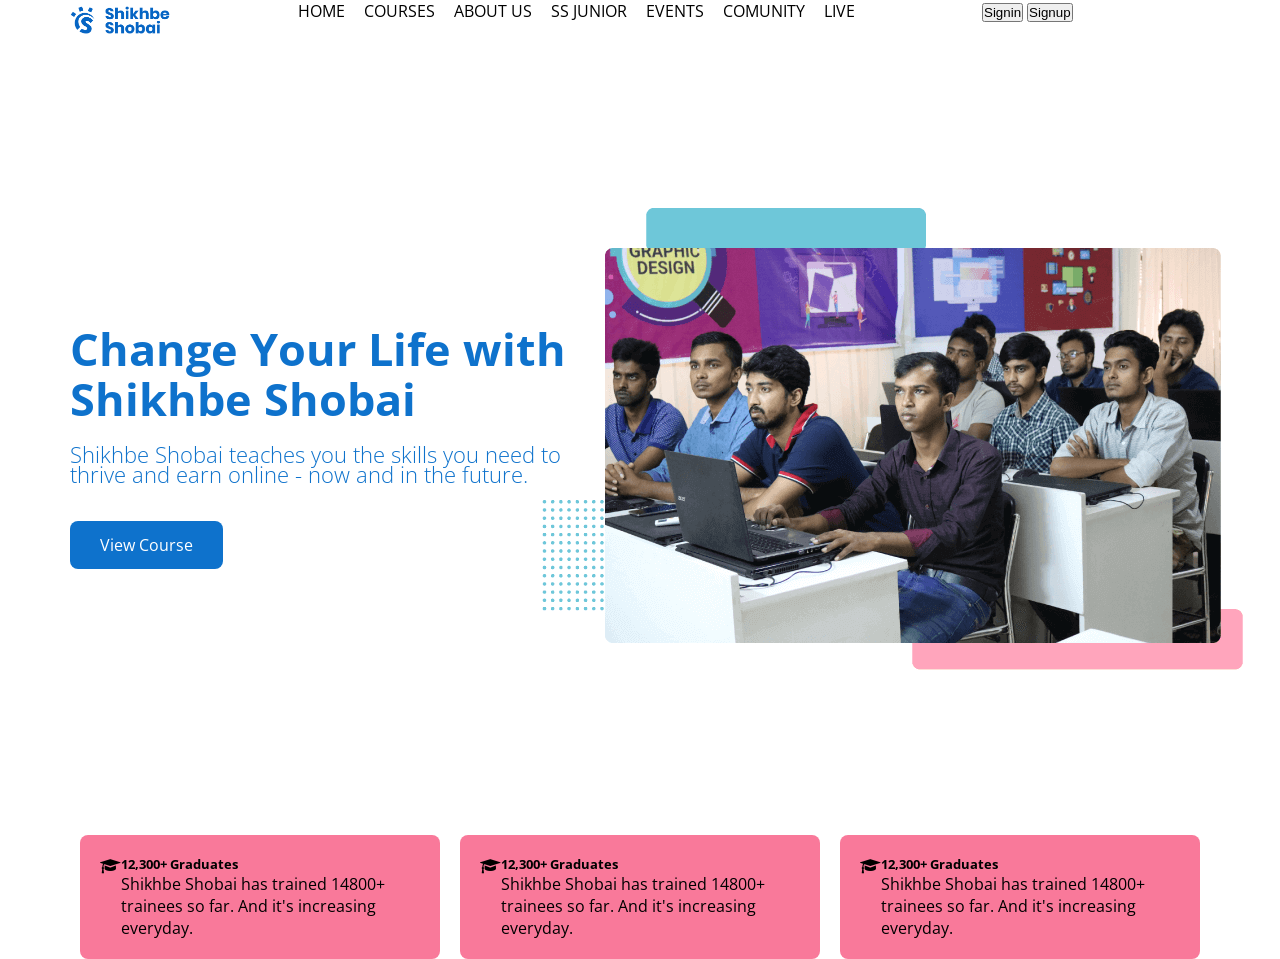
==== index.html @ b926db60 "Add files via upload" ====
<!DOCTYPE html>
<html lang="en">
<head>
    <meta charset="UTF-8">
    <meta name="viewport" content="width=device-width, initial-scale=1.0">
    <title>Shikhbe Shobai
    </title>
    <!-- font awesome icon linking-->
    <link rel="stylesheet" href="https://stackpath.bootstrapcdn.com/font-awesome/4.7.0/css/font-awesome.min.css">
    <!--main css file linking here-->
    <link rel="stylesheet" href="css/style.css">
    <!--fav icon-->
    <link rel="icon" type="image/x-icon" href="img/fav1.png">
   
</head>
<body>
     <header>
       <div class="container">
       <div class="main">
        <div class="logo"><img src="img/ss.png" alt=""width="100"></div>
        <div class="menu">
            <ul>
                <li>Home</li>
                <li>Courses</li>
                <li>About Us</li>
                <li>SS Junior</li>
                <li>Events</li>
                <li>Comunity</li>
                <li>LIVE</li>
            </ul>

        </div>
            <div class="buttons">
                <button>Signin</button>
                <button>Signup
                </button>
            </div>

       </div>
       </div>
     </header>

<section class="banner-section">
        <div class="container">
          <div class="banner-inner">
            <div class="left">
                <h1>Change Your Life with Shikhbe Shobai</h1>
                <p>Shikhbe Shobai teaches you the skills you need to thrive and earn online - now and in the future.</p>
                <div class="btn">
                    <a href="#">View Course</a>
                    </div>
                </div> 
           <div class="right">
            
           </div>
          </div>
        </div>

    </section>
    <div class="feature-section">
        <div class="container">
          <div class="flex-box">
            <div class="box box-1">
                <div class="left">
                    <i class="fa fa-graduation-cap" aria-hidden="true"></i>
                </div>
                <div class="right">
                    <h5>12,300+ Graduates</h5>
                    <p>Shikhbe Shobai has trained 14800+ trainees so far. And it's increasing everyday.</p>
                </div>
            </div>
            <div class="box box-2">
                <div class="left">
                    <i class="fa fa-graduation-cap" aria-hidden="true"></i>
                </div>
                <div class="right">
                    <h5>12,300+ Graduates</h5>
                    <p>Shikhbe Shobai has trained 14800+ trainees so far. And it's increasing everyday.</p>
                </div>
            </div>
            <div class="box box-3">
                <div class="left">
                    <i class="fa fa-graduation-cap" aria-hidden="true"></i>
                </div>
                <div class="right">
                    <h5>12,300+ Graduates</h5>
                    <p>Shikhbe Shobai has trained 14800+ trainees so far. And it's increasing everyday.</p>
                </div>
            </div>


          </div>  
        </div>
    </div>
     
    

</body>
</html>
---- css/style.css ----
@import url('https://fonts.googleapis.com/css2?family=Open+Sans:ital,wght@0,300..800;1,300..800&display=swap');

*{
    margin: 0;
    padding: 0 ;
    box-sizing: border-box;

}
body{
    font-family: "Open Sans", sans-serif;
}

.container{
    width: 1140px;
    margin: 0 auto;
}
ul{
    margin: 0;
    padding:0;

}
a, a:hover{
    text-decoration: none;
}

/*banner section css code start*/

.banner-section{
    width: 100%;
    height: 70vh;
    margin: 80px 0;
    background:url(../img/intro.png)center right no-repeat;
    background-size: auto;
}

.banner-inner{
    height: 70vh;
    display: flex;
    align-items: center;
}
.banner-section .banner-inner .left, .banner-section .banner-inner .right{
    flex-basis: 50%;
}
.banner-section .banner-inner .left h1{
    font-size: 45px;
    font-weight: 700;
    line-height: 50px;
    color: #0e72cc;
}

.banner-section .banner-inner .left p{
    font-size: 22px;
    font-weight: 300;
    line-height: 20px;
    color: #0e72cc;
    margin: 20px 0px 50px;
    width:96%;
}

.banner-section .banner-inner .left .btn a{
    background-color: #0e72cc;
    color: #fff;
    padding: 13px 30px;
    border-radius: 8px;
    font-size:16px;
}
   
.banner-section .banner-inner .right img{
    width: 100%;
}


.feature-section{
    width: 100%;
    padding: 80 0px;
}
.flex-box{
    display:flex
}
.box{
    background: #f9799a;
    display: flex;
    padding:20px;
    margin: 0px 10px;
    border-radius: 8px;

}
/*header section css coder start*/

.main{
    display: flex;
}
.logo{
    flex-basis: 20%;
}
.menu{
    flex-basis:  60%;
}
.button{
    flex-basis: 20%;
    background:#0e72cc;
    color:#fff;
    transition:0.5s
}
.button:hover{
    background: transparent;
    color:#fff;
   transition: 0.5s;
}
ul{
    margin: 0;
    padding:0;
}
li{
    list-style-type:none;
    display: inline-block;
    margin-right: 15px;
    text-transform:uppercase ;
    font-size: 16px;
}
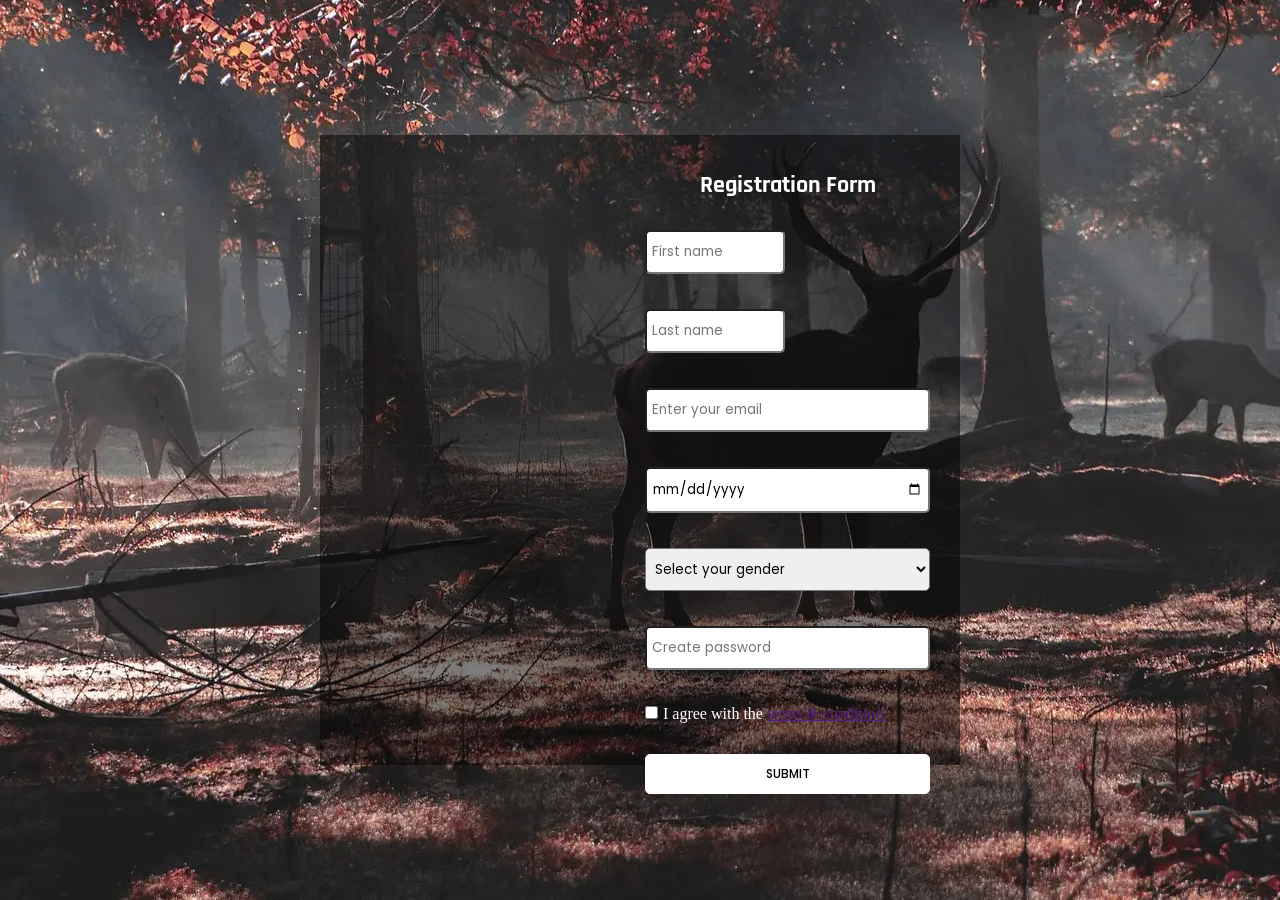
==== commit e5e0c22b: "Add files via upload" ====
--- a/index.html
+++ b/index.html
@@ -3,97 +3,52 @@
 <head>
     <meta charset="UTF-8">
     <meta name="viewport" content="width=device-width, initial-scale=1.0">
-    <title>Shikhbe Shobai
-    </title>
-    <!-- font awesome icon linking-->
-    <link rel="stylesheet" href="https://stackpath.bootstrapcdn.com/font-awesome/4.7.0/css/font-awesome.min.css">
-    <!--main css file linking here-->
-    <link rel="stylesheet" href="css/style.css">
-    <!--fav icon-->
-    <link rel="icon" type="image/x-icon" href="img/fav1.png">
-   
+    <title>Registration Form</title>
+    <!-- css file linking-->
+     <link rel="stylesheet" href="css/style.css">
 </head>
 <body>
-     <header>
-       <div class="container">
-       <div class="main">
-        <div class="logo"><img src="img/ss.png" alt=""width="100"></div>
-        <div class="menu">
-            <ul>
-                <li>Home</li>
-                <li>Courses</li>
-                <li>About Us</li>
-                <li>SS Junior</li>
-                <li>Events</li>
-                <li>Comunity</li>
-                <li>LIVE</li>
-            </ul>
+    <div class="contact-section">
+        <div class="form-part">
+                <div class="left"></div>
+                <div class="right">
+                    <h2>Registration Form</h2>
+                    <form>
+                        <div class="name">
+                            <input type="text" placeholder="First name" class="f-name">
+                            <input type="text" placeholder="Last name">
+                        </div>
+                        <div class="email">
+                            <input type="text" placeholder="Enter your email" >
+                        </div>
+                        <div class="dov">
+                            <input type="date">
+                        </div>
+                        <div class="gender">
+                            <select name="" id="">
+                                <option value="">Select your gender</option>
+                                <option value="">Male</option>
+                                <option value="">Female</option>
+                                <option value="">Others</option>
+                                
+                            </select>
+                        </div>
+                            <div class="pass">
+                                <input type="password" placeholder="Create password">
+                            </div>
 
+                         <div class="tc">
+                             <input type="checkbox"><span>I agree with the <a href="">terms & condition</a></span>
+                         </div>
+                         <div class =btn>
+                            <input type="submit" value="submit">
+                         </div>
+
+                        
+                    </form>
+                </div>
+
+            </div>
         </div>
-            <div class="buttons">
-                <button>Signin</button>
-                <button>Signup
-                </button>
-            </div>
-
-       </div>
-       </div>
-     </header>
-
-<section class="banner-section">
-        <div class="container">
-          <div class="banner-inner">
-            <div class="left">
-                <h1>Change Your Life with Shikhbe Shobai</h1>
-                <p>Shikhbe Shobai teaches you the skills you need to thrive and earn online - now and in the future.</p>
-                <div class="btn">
-                    <a href="#">View Course</a>
-                    </div>
-                </div> 
-           <div class="right">
-            
-           </div>
-          </div>
-        </div>
-
-    </section>
-    <div class="feature-section">
-        <div class="container">
-          <div class="flex-box">
-            <div class="box box-1">
-                <div class="left">
-                    <i class="fa fa-graduation-cap" aria-hidden="true"></i>
-                </div>
-                <div class="right">
-                    <h5>12,300+ Graduates</h5>
-                    <p>Shikhbe Shobai has trained 14800+ trainees so far. And it's increasing everyday.</p>
-                </div>
-            </div>
-            <div class="box box-2">
-                <div class="left">
-                    <i class="fa fa-graduation-cap" aria-hidden="true"></i>
-                </div>
-                <div class="right">
-                    <h5>12,300+ Graduates</h5>
-                    <p>Shikhbe Shobai has trained 14800+ trainees so far. And it's increasing everyday.</p>
-                </div>
-            </div>
-            <div class="box box-3">
-                <div class="left">
-                    <i class="fa fa-graduation-cap" aria-hidden="true"></i>
-                </div>
-                <div class="right">
-                    <h5>12,300+ Graduates</h5>
-                    <p>Shikhbe Shobai has trained 14800+ trainees so far. And it's increasing everyday.</p>
-                </div>
-            </div>
-
-
-          </div>  
-        </div>
-    </div>
-     
-    
-
 </body>
 </html>
--- a/css/style.css
+++ b/css/style.css
@@ -1,120 +1,92 @@
-@import url('https://fonts.googleapis.com/css2?family=Open+Sans:ital,wght@0,300..800;1,300..800&display=swap');
+@import url('https://fonts.googleapis.com/css2?family=Poppins:ital,wght@0,100;0,200;0,300;0,400;0,500;0,600;0,700;0,800;0,900;1,100;1,200;1,300;1,400;1,500;1,600;1,700;1,800;1,900&family=Rajdhani:wght@300;400;500;600;700&display=swap');
 
 *{
     margin: 0;
-    padding: 0 ;
+    padding: 0;
     box-sizing: border-box;
-
-}
-body{
-    font-family: "Open Sans", sans-serif;
 }
 
+h1,h2,h3,h4,h5,h6{
+    font-family:"Rajdhani", sans-serif;;
+}
 .container{
-    width: 1140px;
-    margin: 0 auto;
-}
-ul{
-    margin: 0;
-    padding:0;
-
-}
-a, a:hover{
-    text-decoration: none;
-}
-
-/*banner section css code start*/
-
-.banner-section{
-    width: 100%;
-    height: 70vh;
-    margin: 80px 0;
-    background:url(../img/intro.png)center right no-repeat;
-    background-size: auto;
-}
-
-.banner-inner{
-    height: 70vh;
-    display: flex;
-    align-items: center;
-}
-.banner-section .banner-inner .left, .banner-section .banner-inner .right{
-    flex-basis: 50%;
-}
-.banner-section .banner-inner .left h1{
-    font-size: 45px;
-    font-weight: 700;
-    line-height: 50px;
-    color: #0e72cc;
-}
-
-.banner-section .banner-inner .left p{
-    font-size: 22px;
-    font-weight: 300;
-    line-height: 20px;
-    color: #0e72cc;
-    margin: 20px 0px 50px;
-    width:96%;
-}
-
-.banner-section .banner-inner .left .btn a{
-    background-color: #0e72cc;
-    color: #fff;
-    padding: 13px 30px;
-    border-radius: 8px;
-    font-size:16px;
-}
-   
-.banner-section .banner-inner .right img{
-    width: 100%;
-}
-
-
-.feature-section{
-    width: 100%;
-    padding: 80 0px;
-}
-.flex-box{
-    display:flex
-}
-.box{
-    background: #f9799a;
-    display: flex;
-    padding:20px;
-    margin: 0px 10px;
-    border-radius: 8px;
-
-}
-/*header section css coder start*/
-
-.main{
-    display: flex;
-}
-.logo{
-    flex-basis: 20%;
-}
-.menu{
-    flex-basis:  60%;
-}
-.button{
-    flex-basis: 20%;
-    background:#0e72cc;
-    color:#fff;
-    transition:0.5s
-}
-.button:hover{
-    background: transparent;
-    color:#fff;
-   transition: 0.5s;
+  width: 1140px;  
+  margin: 0 auto;
 }
 ul{
     margin: 0;
     padding:0;
 }
-li{
-    list-style-type:none;
-    display: inline-block;
-    margin-right: 15px;
-    text-transform:uppercase ;
-    font-size: 16px;
+
+a, a:hover{
+    text-decoratio:none;
 }
+/*contact.section css start*/
+
+.contact-section{
+    width: 100%;
+    height: 100vh;
+    background:url(../img/from_banner.webp) center center no-repeat;
+    display: flex;
+    justify-content: center;
+    align-items: center;
+}
+.form-part{
+    
+    display: flex;
+    width: 50%;
+    background:rgba(0, 0, 0, 0.50);
+    height: 70vh;
+    padding: 20px;
+
+}
+.left, .right{
+    flex-basis: 50%;
+}
+.left{
+    background: url(../img/deer_1.jpg) center center no-repeat;
+    background-size: cover;
+    
+}
+.right{
+    margin:0px 10px 0px 20px;
+}
+h2{
+    text-align: center;
+    color: white;
+    margin: 15px 0px 30px;
+}
+
+input,select{
+    width: 100%;
+    padding: 10px 5px;
+    font-family: poppins;   
+    border-radius: 5px;
+    margin-bottom: 35px;
+}
+.name input{
+     width:49%;
+}
+.f-name{
+    margin-right: 3px;
+}
+.tc{
+    margin-top: 12px 0 ;
+}
+.tc input{
+    width: auto;
+    margin-right: 5px;
+}
+.tc span{
+    color:white
+}
+
+.btn input{
+    
+    background: white; 
+    border: 1px solid white;
+    text-transform: uppercase;
+    font-weight: 500;
+    color: black;
+    font-size: 12px;
+}
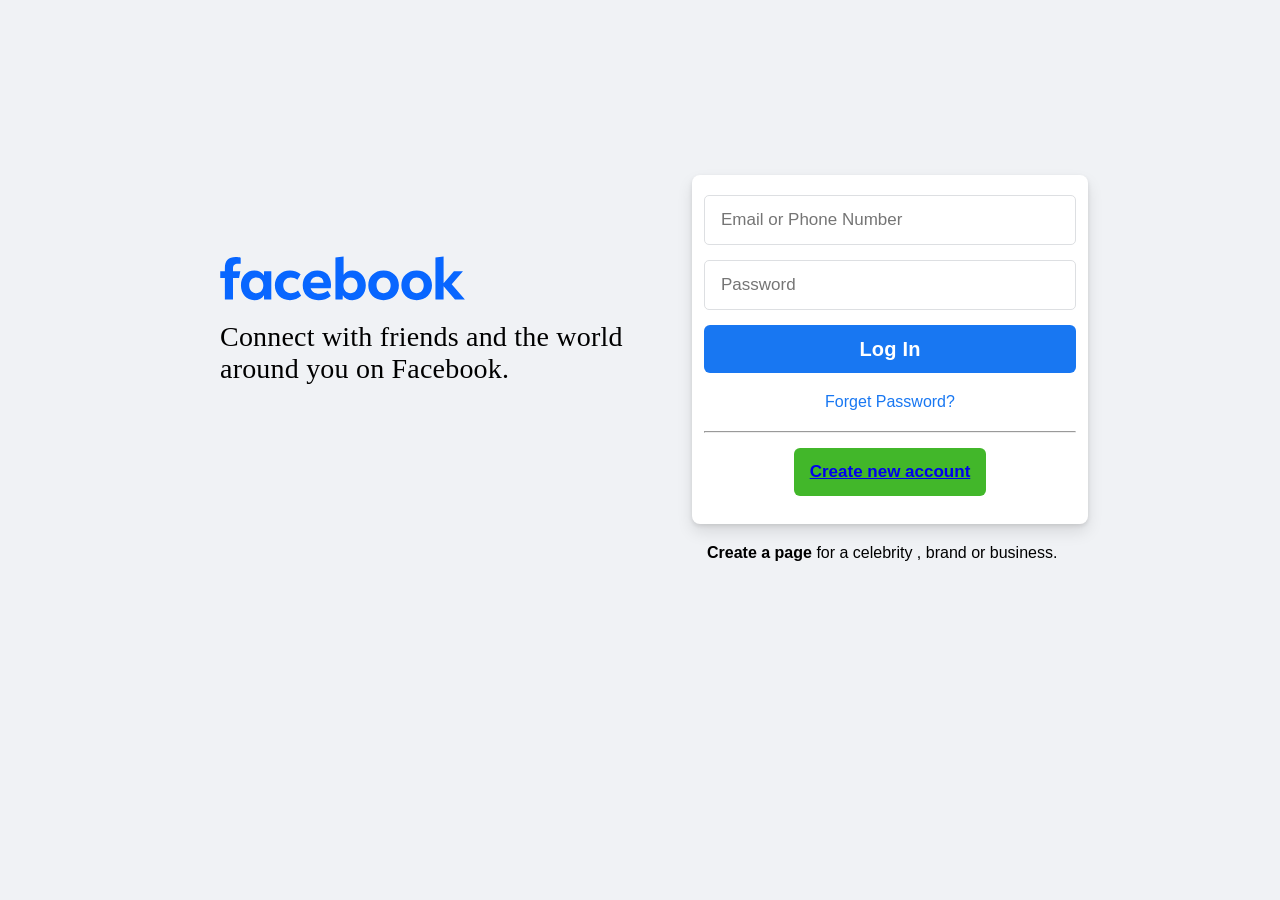
==== commit 56bcb37e: "Add files via upload" ====
--- a/index.html
+++ b/index.html
@@ -3,52 +3,39 @@
 <head>
     <meta charset="UTF-8">
     <meta name="viewport" content="width=device-width, initial-scale=1.0">
-    <title>Registration Form</title>
-    <!-- css file linking-->
-     <link rel="stylesheet" href="css/style.css">
+    <title>login</title>
+    <link rel="stylesheet" href="css/style.css">
+    
 </head>
 <body>
-    <div class="contact-section">
-        <div class="form-part">
-                <div class="left"></div>
-                <div class="right">
-                    <h2>Registration Form</h2>
-                    <form>
-                        <div class="name">
-                            <input type="text" placeholder="First name" class="f-name">
-                            <input type="text" placeholder="Last name">
-                        </div>
-                        <div class="email">
-                            <input type="text" placeholder="Enter your email" >
-                        </div>
-                        <div class="dov">
-                            <input type="date">
-                        </div>
-                        <div class="gender">
-                            <select name="" id="">
-                                <option value="">Select your gender</option>
-                                <option value="">Male</option>
-                                <option value="">Female</option>
-                                <option value="">Others</option>
-                                
-                            </select>
-                        </div>
-                            <div class="pass">
-                                <input type="password" placeholder="Create password">
-                            </div>
+    <header>
+    <div class="main">
+        <div class="left">
+            <img src="img/facebooklogo.svg" alt="">
+            <p>Connect with friends and the world around you on Facebook.</p>
 
-                         <div class="tc">
-                             <input type="checkbox"><span>I agree with the <a href="">terms & condition</a></span>
-                         </div>
-                         <div class =btn>
-                            <input type="submit" value="submit">
-                         </div>
+        </div>
+        <div class="right">
+            <form action="">
+                <div class="form_body">
+                    <input type="text" placeholder="Email or Phone Number">
+                    <input type="Password" placeholder="Password">
+                    <button class="login">Log In</button>
+                    <P class="forget">Forget Password?</P>
+                    <hr>
+                    <button class="create"> <a href="createaccount.html">Create new account</a></button>
+                </div>
+               
+                
+            </form>
+            <P class="foot"><span>Create a page</span> for a celebrity , brand or business. </P>
+        </div>
 
-                        
-                    </form>
-                </div>
+    </div>
 
-            </div>
-        </div>
+
+    <!-- //for sign up page -->
+     
+</header>
 </body>
 </html>
--- a/css/style.css
+++ b/css/style.css
@@ -1,92 +1,118 @@
-@import url('https://fonts.googleapis.com/css2?family=Poppins:ital,wght@0,100;0,200;0,300;0,400;0,500;0,600;0,700;0,800;0,900;1,100;1,200;1,300;1,400;1,500;1,600;1,700;1,800;1,900&family=Rajdhani:wght@300;400;500;600;700&display=swap');
-
 *{
     margin: 0;
-    padding: 0;
+    padding:0 ;
     box-sizing: border-box;
 }
 
-h1,h2,h3,h4,h5,h6{
-    font-family:"Rajdhani", sans-serif;;
-}
-.container{
-  width: 1140px;  
-  margin: 0 auto;
-}
-ul{
-    margin: 0;
-    padding:0;
+header{
+    height:100vh ;
+    width: 100%;
+    position: relative;
+    background: #F0F2F5;
 }
 
-a, a:hover{
-    text-decoratio:none;
+header .main{
+    position:absolute;
+    top: 25%;
+    width: 70%;
+    gap: 60px;
+    left: 50%;
+    transform: translateX(-50%);
+    display: flex;
 }
-/*contact.section css start*/
+header .main .left img {
+    flex: 1;
+    justify-content: left;
+}
 
-.contact-section{
+header .main .right {
+        flex: 1;
+}
+header .main .left p{
+    font-size: 28px;
+    font-weight:400 ;
+    margin-top: -14px;
+    margin-left: 28px;
+    letter-spacing: 0.2px;
+}
+header .main .left img{
+    height: 106px;
+    width: 301px;
+}
+header .main .right form{
+    width: 396px;
+    background: #fff;
+    border-radius: 8px;
+    margin-top: -50px;
+    box-shadow: 0 2px 4px rgba(0,0,0,.1),0 8px 16px rgba(0,0,0,.1);
+    padding: 20px 0 28px;
+}
+.form_body{
+    display: flex;
+    flex-wrap: wrap;
+    flex-direction:column;
+    padding: 0 12px;
+    gap: 15px;
+}
+form input{
+    flex: 1;
+    border: 1px solid #dddfe2;
+    font-size: 17px;
+    padding: 14px 16px;
+    border-radius:5px ;
+    color: #1d2129;
+    outline-color:#8AB7EF;
+}
+.login{
+    background-color: #1877f2;
+    font-size: 20px;
+    color: #fff;
+    line-height: 48px;
+    padding: 0 16px;
+    border: none;
+    cursor: pointer;
+    border-radius: 6px;
+    font-weight: bold;
+    letter-spacing: 0.2px;
     width: 100%;
-    height: 100vh;
-    background:url(../img/from_banner.webp) center center no-repeat;
-    display: flex;
-    justify-content: center;
-    align-items: center;
 }
-.form-part{
+.forget{
+    text-align: center;
+    color:#1877f2 ;
+    font-size:16px;
+    margin: 5px 0;
+    text-transform: capitalize;
+    cursor: pointer;
+    font-family: sans-serif;
     
-    display: flex;
-    width: 50%;
-    background:rgba(0, 0, 0, 0.50);
-    height: 70vh;
-    padding: 20px;
+}
+.forget:hover{
+     text-decoration:underline ;
+}
+hr{
+    background: rgba(128,128,128,0.349);
+    height: 0.2px;
+}
+.create{
+    background-color: #42b72a;
+    font-size: 17px;
+    color: #fff;
+    width: 192px;
+    font-weight: bold;
+    border: none;
+    border-radius: 6px;
+    line-height: 48px;
+    margin: auto;
+    cursor: pointer;
+    
+}
+.foot{
+    margin-top: 20px;
+    margin-left:  15px ;
+    font-size: 16px;
+    font-family: sans-serif;
 
 }
-.left, .right{
-    flex-basis: 50%;
-}
-.left{
-    background: url(../img/deer_1.jpg) center center no-repeat;
-    background-size: cover;
-    
-}
-.right{
-    margin:0px 10px 0px 20px;
-}
-h2{
-    text-align: center;
-    color: white;
-    margin: 15px 0px 30px;
-}
-
-input,select{
-    width: 100%;
-    padding: 10px 5px;
-    font-family: poppins;   
-    border-radius: 5px;
-    margin-bottom: 35px;
-}
-.name input{
-     width:49%;
-}
-.f-name{
-    margin-right: 3px;
-}
-.tc{
-    margin-top: 12px 0 ;
-}
-.tc input{
-    width: auto;
-    margin-right: 5px;
-}
-.tc span{
-    color:white
-}
-
-.btn input{
-    
-    background: white; 
-    border: 1px solid white;
-    text-transform: uppercase;
-    font-weight: 500;
-    color: black;
-    font-size: 12px;
+.foot span{
+    font-weight: bold;
 }
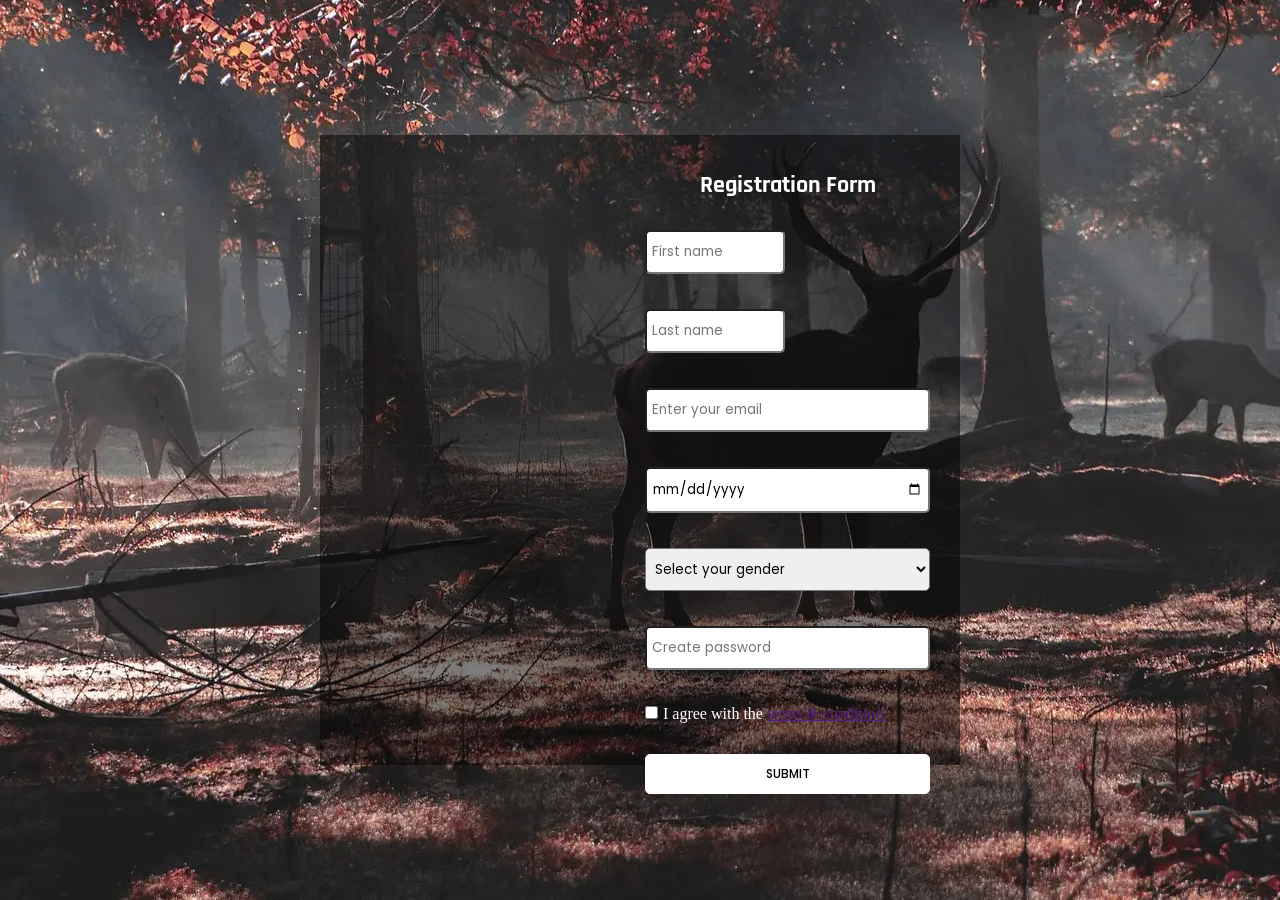
==== commit b86d374c: "Add files via upload" ====
--- a/index.html
+++ b/index.html
@@ -3,39 +3,52 @@
 <head>
     <meta charset="UTF-8">
     <meta name="viewport" content="width=device-width, initial-scale=1.0">
-    <title>login</title>
-    <link rel="stylesheet" href="css/style.css">
-    
+    <title>Registration Form</title>
+    <!-- css file linking-->
+     <link rel="stylesheet" href="css/style.css">
 </head>
 <body>
-    <header>
-    <div class="main">
-        <div class="left">
-            <img src="img/facebooklogo.svg" alt="">
-            <p>Connect with friends and the world around you on Facebook.</p>
+    <div class="contact-section">
+        <div class="form-part">
+                <div class="left"></div>
+                <div class="right">
+                    <h2>Registration Form</h2>
+                    <form>
+                        <div class="name">
+                            <input type="text" placeholder="First name" class="f-name">
+                            <input type="text" placeholder="Last name">
+                        </div>
+                        <div class="email">
+                            <input type="text" placeholder="Enter your email" >
+                        </div>
+                        <div class="dov">
+                            <input type="date">
+                        </div>
+                        <div class="gender">
+                            <select name="" id="">
+                                <option value="">Select your gender</option>
+                                <option value="">Male</option>
+                                <option value="">Female</option>
+                                <option value="">Others</option>
+                                
+                            </select>
+                        </div>
+                            <div class="pass">
+                                <input type="password" placeholder="Create password">
+                            </div>
 
+                         <div class="tc">
+                             <input type="checkbox"><span>I agree with the <a href="">terms & condition</a></span>
+                         </div>
+                         <div class =btn>
+                            <input type="submit" value="submit">
+                         </div>
+
+                        
+                    </form>
+                </div>
+
+            </div>
         </div>
-        <div class="right">
-            <form action="">
-                <div class="form_body">
-                    <input type="text" placeholder="Email or Phone Number">
-                    <input type="Password" placeholder="Password">
-                    <button class="login">Log In</button>
-                    <P class="forget">Forget Password?</P>
-                    <hr>
-                    <button class="create"> <a href="createaccount.html">Create new account</a></button>
-                </div>
-               
-                
-            </form>
-            <P class="foot"><span>Create a page</span> for a celebrity , brand or business. </P>
-        </div>
-
-    </div>
-
-
-    <!-- //for sign up page -->
-     
-</header>
 </body>
 </html>
--- a/css/style.css
+++ b/css/style.css
@@ -1,118 +1,92 @@
+@import url('https://fonts.googleapis.com/css2?family=Poppins:ital,wght@0,100;0,200;0,300;0,400;0,500;0,600;0,700;0,800;0,900;1,100;1,200;1,300;1,400;1,500;1,600;1,700;1,800;1,900&family=Rajdhani:wght@300;400;500;600;700&display=swap');
+
 *{
     margin: 0;
-    padding:0 ;
+    padding: 0;
     box-sizing: border-box;
 }
 
-header{
-    height:100vh ;
-    width: 100%;
-    position: relative;
-    background: #F0F2F5;
+h1,h2,h3,h4,h5,h6{
+    font-family:"Rajdhani", sans-serif;;
+}
+.container{
+  width: 1140px;  
+  margin: 0 auto;
+}
+ul{
+    margin: 0;
+    padding:0;
 }
 
-header .main{
-    position:absolute;
-    top: 25%;
-    width: 70%;
-    gap: 60px;
-    left: 50%;
-    transform: translateX(-50%);
+a, a:hover{
+    text-decoratio:none;
+}
+/*contact.section css start*/
+
+.contact-section{
+    width: 100%;
+    height: 100vh;
+    background:url(../img/from_banner.webp) center center no-repeat;
     display: flex;
+    justify-content: center;
+    align-items: center;
 }
-header .main .left img {
-    flex: 1;
-    justify-content: left;
+.form-part{
+    
+    display: flex;
+    width: 50%;
+    background:rgba(0, 0, 0, 0.50);
+    height: 70vh;
+    padding: 20px;
+
+}
+.left, .right{
+    flex-basis: 50%;
+}
+.left{
+    background: url(../img/deer_1.jpg) center center no-repeat;
+    background-size: cover;
+    
+}
+.right{
+    margin:0px 10px 0px 20px;
+}
+h2{
+    text-align: center;
+    color: white;
+    margin: 15px 0px 30px;
 }
 
-header .main .right {
-        flex: 1;
+input,select{
+    width: 100%;
+    padding: 10px 5px;
+    font-family: poppins;   
+    border-radius: 5px;
+    margin-bottom: 35px;
 }
-header .main .left p{
-    font-size: 28px;
-    font-weight:400 ;
-    margin-top: -14px;
-    margin-left: 28px;
-    letter-spacing: 0.2px;
+.name input{
+     width:49%;
 }
-header .main .left img{
-    height: 106px;
-    width: 301px;
+.f-name{
+    margin-right: 3px;
 }
-header .main .right form{
-    width: 396px;
-    background: #fff;
-    border-radius: 8px;
-    margin-top: -50px;
-    box-shadow: 0 2px 4px rgba(0,0,0,.1),0 8px 16px rgba(0,0,0,.1);
-    padding: 20px 0 28px;
+.tc{
+    margin-top: 12px 0 ;
 }
-.form_body{
-    display: flex;
-    flex-wrap: wrap;
-    flex-direction:column;
-    padding: 0 12px;
-    gap: 15px;
+.tc input{
+    width: auto;
+    margin-right: 5px;
 }
-form input{
-    flex: 1;
-    border: 1px solid #dddfe2;
-    font-size: 17px;
-    padding: 14px 16px;
-    border-radius:5px ;
-    color: #1d2129;
-    outline-color:#8AB7EF;
+.tc span{
+    color:white
 }
-.login{
-    background-color: #1877f2;
-    font-size: 20px;
-    color: #fff;
-    line-height: 48px;
-    padding: 0 16px;
-    border: none;
-    cursor: pointer;
-    border-radius: 6px;
-    font-weight: bold;
-    letter-spacing: 0.2px;
-    width: 100%;
-}
-.forget{
-    text-align: center;
-    color:#1877f2 ;
-    font-size:16px;
-    margin: 5px 0;
-    text-transform: capitalize;
-    cursor: pointer;
-    font-family: sans-serif;
+
+.btn input{
     
-}
-.forget:hover{
-     text-decoration:underline ;
-}
-hr{
-    background: rgba(128,128,128,0.349);
-    height: 0.2px;
-}
-.create{
-    background-color: #42b72a;
-    font-size: 17px;
-    color: #fff;
-    width: 192px;
-    font-weight: bold;
-    border: none;
-    border-radius: 6px;
-    line-height: 48px;
-    margin: auto;
-    cursor: pointer;
-    
-}
-.foot{
-    margin-top: 20px;
-    margin-left:  15px ;
-    font-size: 16px;
-    font-family: sans-serif;
-
-}
-.foot span{
-    font-weight: bold;
+    background: white; 
+    border: 1px solid white;
+    text-transform: uppercase;
+    font-weight: 500;
+    color: black;
+    font-size: 12px;
 }
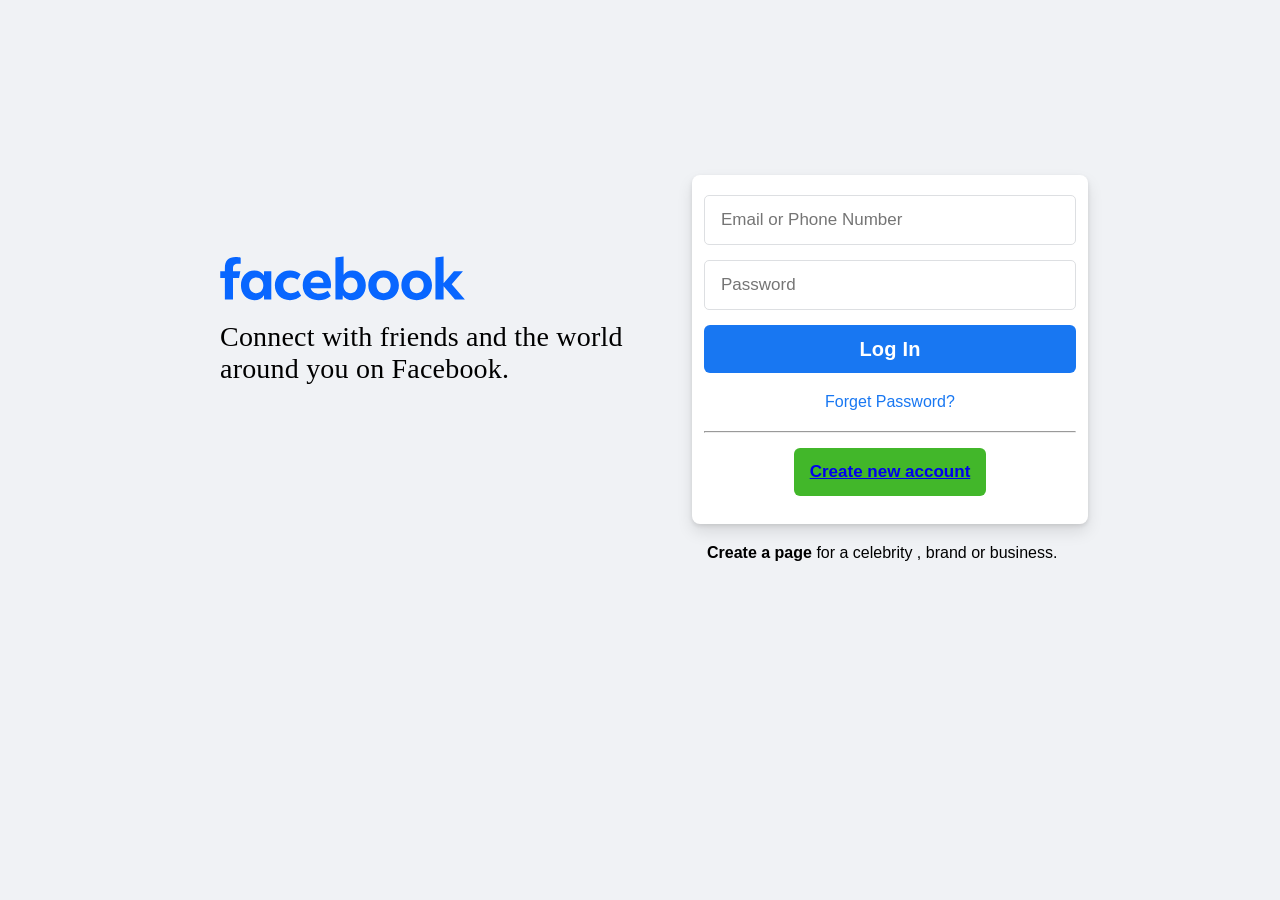
==== commit 38b040fd: "Add files via upload" ====
--- a/index.html
+++ b/index.html
@@ -3,52 +3,39 @@
 <head>
     <meta charset="UTF-8">
     <meta name="viewport" content="width=device-width, initial-scale=1.0">
-    <title>Registration Form</title>
-    <!-- css file linking-->
-     <link rel="stylesheet" href="css/style.css">
+    <title>login</title>
+    <link rel="stylesheet" href="css/style.css">
+    
 </head>
 <body>
-    <div class="contact-section">
-        <div class="form-part">
-                <div class="left"></div>
-                <div class="right">
-                    <h2>Registration Form</h2>
-                    <form>
-                        <div class="name">
-                            <input type="text" placeholder="First name" class="f-name">
-                            <input type="text" placeholder="Last name">
-                        </div>
-                        <div class="email">
-                            <input type="text" placeholder="Enter your email" >
-                        </div>
-                        <div class="dov">
-                            <input type="date">
-                        </div>
-                        <div class="gender">
-                            <select name="" id="">
-                                <option value="">Select your gender</option>
-                                <option value="">Male</option>
-                                <option value="">Female</option>
-                                <option value="">Others</option>
-                                
-                            </select>
-                        </div>
-                            <div class="pass">
-                                <input type="password" placeholder="Create password">
-                            </div>
+    <header>
+    <div class="main">
+        <div class="left">
+            <img src="img/facebooklogo.svg" alt="">
+            <p>Connect with friends and the world around you on Facebook.</p>
 
-                         <div class="tc">
-                             <input type="checkbox"><span>I agree with the <a href="">terms & condition</a></span>
-                         </div>
-                         <div class =btn>
-                            <input type="submit" value="submit">
-                         </div>
+        </div>
+        <div class="right">
+            <form action="">
+                <div class="form_body">
+                    <input type="text" placeholder="Email or Phone Number">
+                    <input type="Password" placeholder="Password">
+                    <button class="login">Log In</button>
+                    <P class="forget">Forget Password?</P>
+                    <hr>
+                    <button class="create"> <a href="signup.html">Create new account</a></button>
+                </div>
+               
+                
+            </form>
+            <P class="foot"><span>Create a page</span> for a celebrity , brand or business. </P>
+        </div>
 
-                        
-                    </form>
-                </div>
+    </div>
 
-            </div>
-        </div>
+
+    <!-- //for sign up page -->
+     
+</header>
 </body>
 </html>
--- a/css/style.css
+++ b/css/style.css
@@ -1,92 +1,118 @@
-@import url('https://fonts.googleapis.com/css2?family=Poppins:ital,wght@0,100;0,200;0,300;0,400;0,500;0,600;0,700;0,800;0,900;1,100;1,200;1,300;1,400;1,500;1,600;1,700;1,800;1,900&family=Rajdhani:wght@300;400;500;600;700&display=swap');
-
 *{
     margin: 0;
-    padding: 0;
+    padding:0 ;
     box-sizing: border-box;
 }
 
-h1,h2,h3,h4,h5,h6{
-    font-family:"Rajdhani", sans-serif;;
-}
-.container{
-  width: 1140px;  
-  margin: 0 auto;
-}
-ul{
-    margin: 0;
-    padding:0;
+header{
+    height:100vh ;
+    width: 100%;
+    position: relative;
+    background: #F0F2F5;
 }
 
-a, a:hover{
-    text-decoratio:none;
+header .main{
+    position:absolute;
+    top: 25%;
+    width: 70%;
+    gap: 60px;
+    left: 50%;
+    transform: translateX(-50%);
+    display: flex;
 }
-/*contact.section css start*/
+header .main .left img {
+    flex: 1;
+    justify-content: left;
+}
 
-.contact-section{
+header .main .right {
+        flex: 1;
+}
+header .main .left p{
+    font-size: 28px;
+    font-weight:400 ;
+    margin-top: -14px;
+    margin-left: 28px;
+    letter-spacing: 0.2px;
+}
+header .main .left img{
+    height: 106px;
+    width: 301px;
+}
+header .main .right form{
+    width: 396px;
+    background: #fff;
+    border-radius: 8px;
+    margin-top: -50px;
+    box-shadow: 0 2px 4px rgba(0,0,0,.1),0 8px 16px rgba(0,0,0,.1);
+    padding: 20px 0 28px;
+}
+.form_body{
+    display: flex;
+    flex-wrap: wrap;
+    flex-direction:column;
+    padding: 0 12px;
+    gap: 15px;
+}
+form input{
+    flex: 1;
+    border: 1px solid #dddfe2;
+    font-size: 17px;
+    padding: 14px 16px;
+    border-radius:5px ;
+    color: #1d2129;
+    outline-color:#8AB7EF;
+}
+.login{
+    background-color: #1877f2;
+    font-size: 20px;
+    color: #fff;
+    line-height: 48px;
+    padding: 0 16px;
+    border: none;
+    cursor: pointer;
+    border-radius: 6px;
+    font-weight: bold;
+    letter-spacing: 0.2px;
     width: 100%;
-    height: 100vh;
-    background:url(../img/from_banner.webp) center center no-repeat;
-    display: flex;
-    justify-content: center;
-    align-items: center;
 }
-.form-part{
+.forget{
+    text-align: center;
+    color:#1877f2 ;
+    font-size:16px;
+    margin: 5px 0;
+    text-transform: capitalize;
+    cursor: pointer;
+    font-family: sans-serif;
     
-    display: flex;
-    width: 50%;
-    background:rgba(0, 0, 0, 0.50);
-    height: 70vh;
-    padding: 20px;
+}
+.forget:hover{
+     text-decoration:underline ;
+}
+hr{
+    background: rgba(128,128,128,0.349);
+    height: 0.2px;
+}
+.create{
+    background-color: #42b72a;
+    font-size: 17px;
+    color: #fff;
+    width: 192px;
+    font-weight: bold;
+    border: none;
+    border-radius: 6px;
+    line-height: 48px;
+    margin: auto;
+    cursor: pointer;
+    
+}
+.foot{
+    margin-top: 20px;
+    margin-left:  15px ;
+    font-size: 16px;
+    font-family: sans-serif;
 
 }
-.left, .right{
-    flex-basis: 50%;
-}
-.left{
-    background: url(../img/deer_1.jpg) center center no-repeat;
-    background-size: cover;
-    
-}
-.right{
-    margin:0px 10px 0px 20px;
-}
-h2{
-    text-align: center;
-    color: white;
-    margin: 15px 0px 30px;
-}
-
-input,select{
-    width: 100%;
-    padding: 10px 5px;
-    font-family: poppins;   
-    border-radius: 5px;
-    margin-bottom: 35px;
-}
-.name input{
-     width:49%;
-}
-.f-name{
-    margin-right: 3px;
-}
-.tc{
-    margin-top: 12px 0 ;
-}
-.tc input{
-    width: auto;
-    margin-right: 5px;
-}
-.tc span{
-    color:white
-}
-
-.btn input{
-    
-    background: white; 
-    border: 1px solid white;
-    text-transform: uppercase;
-    font-weight: 500;
-    color: black;
-    font-size: 12px;
+.foot span{
+    font-weight: bold;
 }
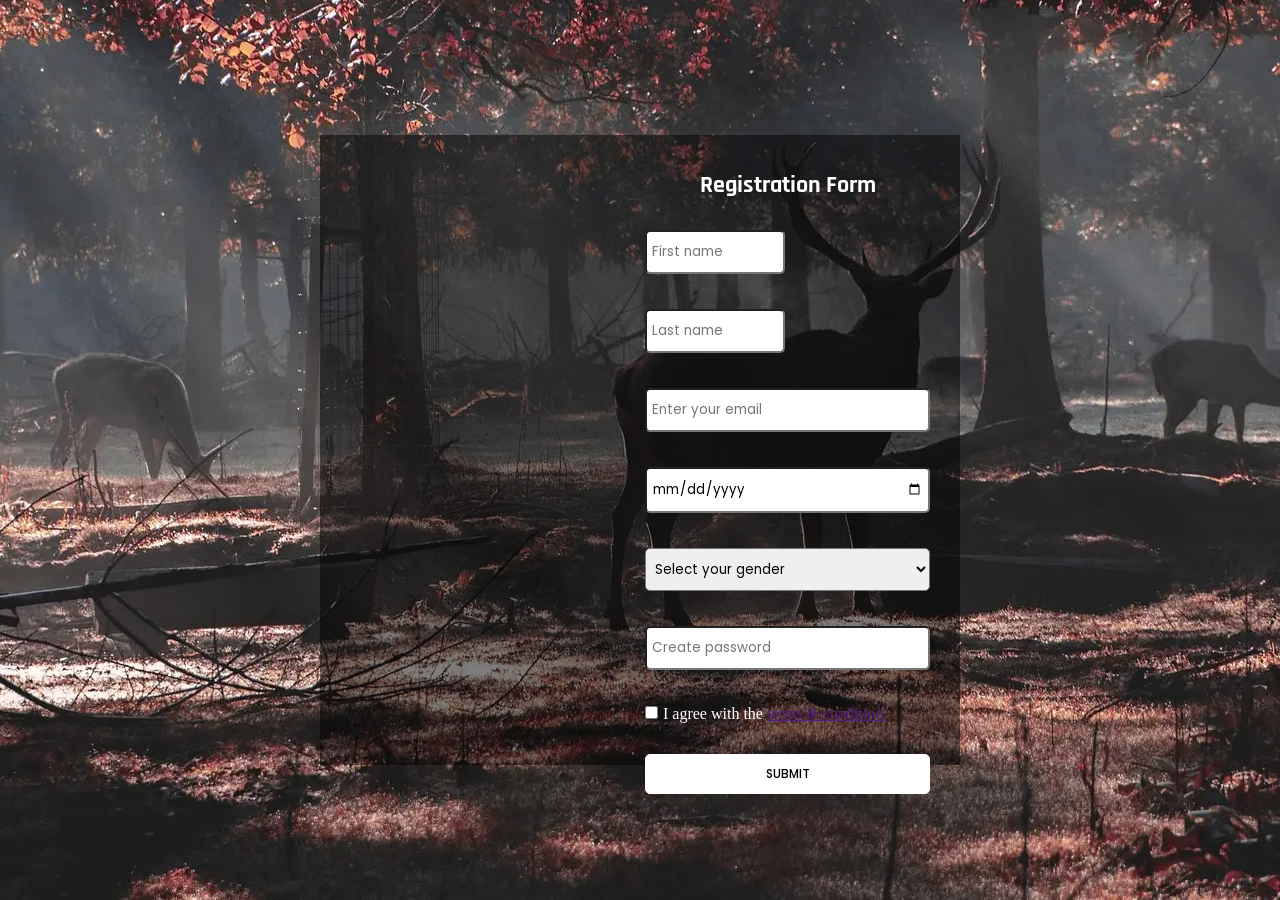
==== commit fa165e8f: "Add files via upload" ====
--- a/index.html
+++ b/index.html
@@ -3,39 +3,52 @@
 <head>
     <meta charset="UTF-8">
     <meta name="viewport" content="width=device-width, initial-scale=1.0">
-    <title>login</title>
-    <link rel="stylesheet" href="css/style.css">
-    
+    <title>Registration Form</title>
+    <!-- css file linking-->
+     <link rel="stylesheet" href="css/style.css">
 </head>
 <body>
-    <header>
-    <div class="main">
-        <div class="left">
-            <img src="img/facebooklogo.svg" alt="">
-            <p>Connect with friends and the world around you on Facebook.</p>
+    <div class="contact-section">
+        <div class="form-part">
+                <div class="left"></div>
+                <div class="right">
+                    <h2>Registration Form</h2>
+                    <form>
+                        <div class="name">
+                            <input type="text" placeholder="First name" class="f-name">
+                            <input type="text" placeholder="Last name">
+                        </div>
+                        <div class="email">
+                            <input type="text" placeholder="Enter your email" >
+                        </div>
+                        <div class="dov">
+                            <input type="date">
+                        </div>
+                        <div class="gender">
+                            <select name="" id="">
+                                <option value="">Select your gender</option>
+                                <option value="">Male</option>
+                                <option value="">Female</option>
+                                <option value="">Others</option>
+                                
+                            </select>
+                        </div>
+                            <div class="pass">
+                                <input type="password" placeholder="Create password">
+                            </div>
 
+                         <div class="tc">
+                             <input type="checkbox"><span>I agree with the <a href="">terms & condition</a></span>
+                         </div>
+                         <div class =btn>
+                            <input type="submit" value="submit">
+                         </div>
+
+                        
+                    </form>
+                </div>
+
+            </div>
         </div>
-        <div class="right">
-            <form action="">
-                <div class="form_body">
-                    <input type="text" placeholder="Email or Phone Number">
-                    <input type="Password" placeholder="Password">
-                    <button class="login">Log In</button>
-                    <P class="forget">Forget Password?</P>
-                    <hr>
-                    <button class="create"> <a href="signup.html">Create new account</a></button>
-                </div>
-               
-                
-            </form>
-            <P class="foot"><span>Create a page</span> for a celebrity , brand or business. </P>
-        </div>
-
-    </div>
-
-
-    <!-- //for sign up page -->
-     
-</header>
 </body>
 </html>
--- a/css/style.css
+++ b/css/style.css
@@ -1,118 +1,92 @@
+@import url('https://fonts.googleapis.com/css2?family=Poppins:ital,wght@0,100;0,200;0,300;0,400;0,500;0,600;0,700;0,800;0,900;1,100;1,200;1,300;1,400;1,500;1,600;1,700;1,800;1,900&family=Rajdhani:wght@300;400;500;600;700&display=swap');
+
 *{
     margin: 0;
-    padding:0 ;
+    padding: 0;
     box-sizing: border-box;
 }
 
-header{
-    height:100vh ;
-    width: 100%;
-    position: relative;
-    background: #F0F2F5;
+h1,h2,h3,h4,h5,h6{
+    font-family:"Rajdhani", sans-serif;;
+}
+.container{
+  width: 1140px;  
+  margin: 0 auto;
+}
+ul{
+    margin: 0;
+    padding:0;
 }
 
-header .main{
-    position:absolute;
-    top: 25%;
-    width: 70%;
-    gap: 60px;
-    left: 50%;
-    transform: translateX(-50%);
+a, a:hover{
+    text-decoratio:none;
+}
+/*contact.section css start*/
+
+.contact-section{
+    width: 100%;
+    height: 100vh;
+    background:url(../img/from_banner.webp) center center no-repeat;
     display: flex;
+    justify-content: center;
+    align-items: center;
 }
-header .main .left img {
-    flex: 1;
-    justify-content: left;
+.form-part{
+    
+    display: flex;
+    width: 50%;
+    background:rgba(0, 0, 0, 0.50);
+    height: 70vh;
+    padding: 20px;
+
+}
+.left, .right{
+    flex-basis: 50%;
+}
+.left{
+    background: url(../img/deer_1.jpg) center center no-repeat;
+    background-size: cover;
+    
+}
+.right{
+    margin:0px 10px 0px 20px;
+}
+h2{
+    text-align: center;
+    color: white;
+    margin: 15px 0px 30px;
 }
 
-header .main .right {
-        flex: 1;
+input,select{
+    width: 100%;
+    padding: 10px 5px;
+    font-family: poppins;   
+    border-radius: 5px;
+    margin-bottom: 35px;
 }
-header .main .left p{
-    font-size: 28px;
-    font-weight:400 ;
-    margin-top: -14px;
-    margin-left: 28px;
-    letter-spacing: 0.2px;
+.name input{
+     width:49%;
 }
-header .main .left img{
-    height: 106px;
-    width: 301px;
+.f-name{
+    margin-right: 3px;
 }
-header .main .right form{
-    width: 396px;
-    background: #fff;
-    border-radius: 8px;
-    margin-top: -50px;
-    box-shadow: 0 2px 4px rgba(0,0,0,.1),0 8px 16px rgba(0,0,0,.1);
-    padding: 20px 0 28px;
+.tc{
+    margin-top: 12px 0 ;
 }
-.form_body{
-    display: flex;
-    flex-wrap: wrap;
-    flex-direction:column;
-    padding: 0 12px;
-    gap: 15px;
+.tc input{
+    width: auto;
+    margin-right: 5px;
 }
-form input{
-    flex: 1;
-    border: 1px solid #dddfe2;
-    font-size: 17px;
-    padding: 14px 16px;
-    border-radius:5px ;
-    color: #1d2129;
-    outline-color:#8AB7EF;
+.tc span{
+    color:white
 }
-.login{
-    background-color: #1877f2;
-    font-size: 20px;
-    color: #fff;
-    line-height: 48px;
-    padding: 0 16px;
-    border: none;
-    cursor: pointer;
-    border-radius: 6px;
-    font-weight: bold;
-    letter-spacing: 0.2px;
-    width: 100%;
-}
-.forget{
-    text-align: center;
-    color:#1877f2 ;
-    font-size:16px;
-    margin: 5px 0;
-    text-transform: capitalize;
-    cursor: pointer;
-    font-family: sans-serif;
+
+.btn input{
     
-}
-.forget:hover{
-     text-decoration:underline ;
-}
-hr{
-    background: rgba(128,128,128,0.349);
-    height: 0.2px;
-}
-.create{
-    background-color: #42b72a;
-    font-size: 17px;
-    color: #fff;
-    width: 192px;
-    font-weight: bold;
-    border: none;
-    border-radius: 6px;
-    line-height: 48px;
-    margin: auto;
-    cursor: pointer;
-    
-}
-.foot{
-    margin-top: 20px;
-    margin-left:  15px ;
-    font-size: 16px;
-    font-family: sans-serif;
-
-}
-.foot span{
-    font-weight: bold;
+    background: white; 
+    border: 1px solid white;
+    text-transform: uppercase;
+    font-weight: 500;
+    color: black;
+    font-size: 12px;
 }
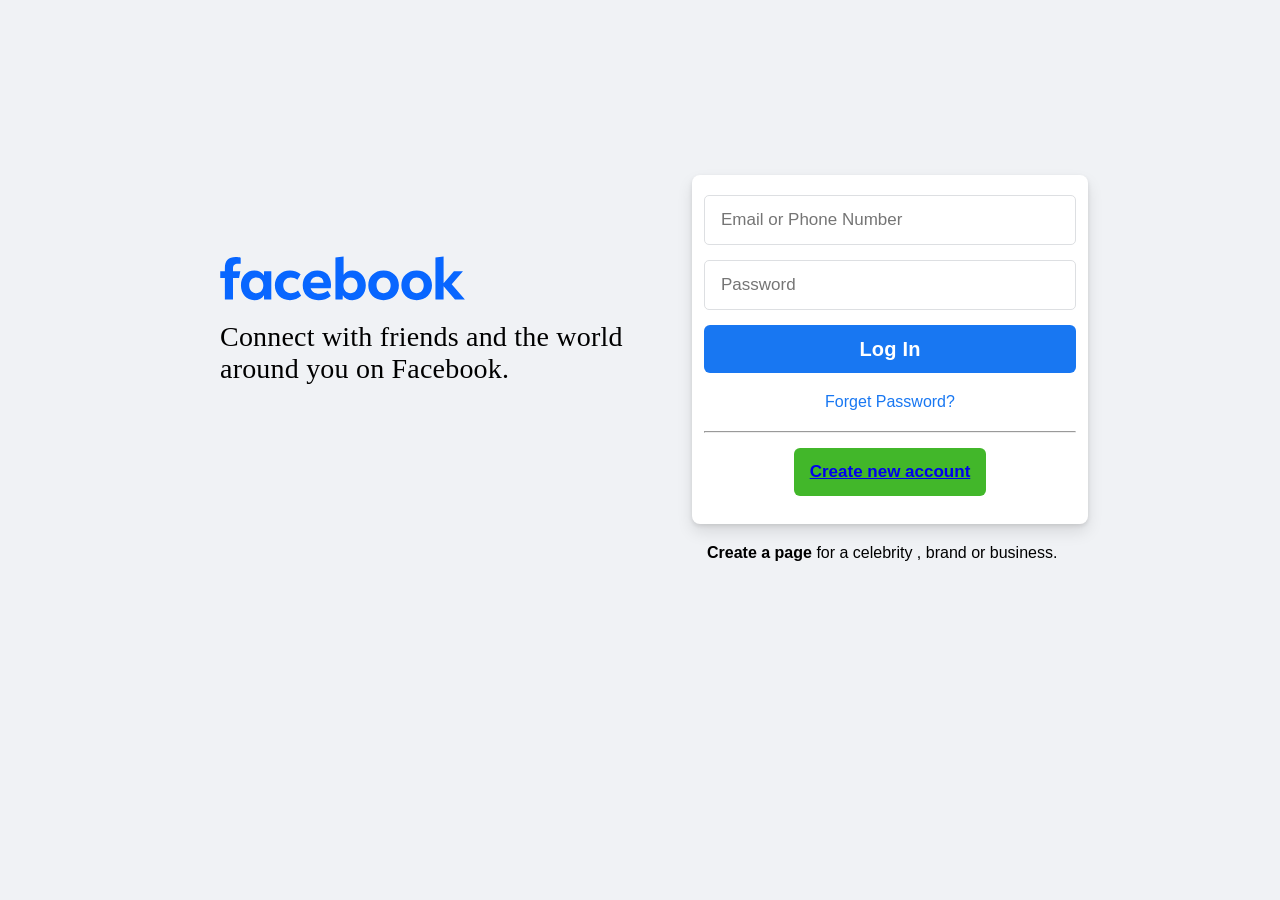
==== commit f33d6c13: "Add files via upload" ====
--- a/index.html
+++ b/index.html
@@ -3,52 +3,39 @@
 <head>
     <meta charset="UTF-8">
     <meta name="viewport" content="width=device-width, initial-scale=1.0">
-    <title>Registration Form</title>
-    <!-- css file linking-->
-     <link rel="stylesheet" href="css/style.css">
+    <title>login</title>
+    <link rel="stylesheet" href="css/style.css">
+    
 </head>
 <body>
-    <div class="contact-section">
-        <div class="form-part">
-                <div class="left"></div>
-                <div class="right">
-                    <h2>Registration Form</h2>
-                    <form>
-                        <div class="name">
-                            <input type="text" placeholder="First name" class="f-name">
-                            <input type="text" placeholder="Last name">
-                        </div>
-                        <div class="email">
-                            <input type="text" placeholder="Enter your email" >
-                        </div>
-                        <div class="dov">
-                            <input type="date">
-                        </div>
-                        <div class="gender">
-                            <select name="" id="">
-                                <option value="">Select your gender</option>
-                                <option value="">Male</option>
-                                <option value="">Female</option>
-                                <option value="">Others</option>
-                                
-                            </select>
-                        </div>
-                            <div class="pass">
-                                <input type="password" placeholder="Create password">
-                            </div>
+    <header>
+    <div class="main">
+        <div class="left">
+            <img src="img/facebooklogo.svg" alt="">
+            <p>Connect with friends and the world around you on Facebook.</p>
 
-                         <div class="tc">
-                             <input type="checkbox"><span>I agree with the <a href="">terms & condition</a></span>
-                         </div>
-                         <div class =btn>
-                            <input type="submit" value="submit">
-                         </div>
+        </div>
+        <div class="right">
+            <form action="">
+                <div class="form_body">
+                    <input type="text" placeholder="Email or Phone Number">
+                    <input type="Password" placeholder="Password">
+                    <button class="login">Log In</button>
+                    <P class="forget">Forget Password?</P>
+                    <hr>
+                    <button class="create"> <a href="signup.html">Create new account</a></button>
+                </div>
+               
+                
+            </form>
+            <P class="foot"><span>Create a page</span> for a celebrity , brand or business. </P>
+        </div>
 
-                        
-                    </form>
-                </div>
+    </div>
 
-            </div>
-        </div>
+
+    <!-- //for sign up page -->
+     
+</header>
 </body>
 </html>
--- a/css/style.css
+++ b/css/style.css
@@ -1,92 +1,118 @@
-@import url('https://fonts.googleapis.com/css2?family=Poppins:ital,wght@0,100;0,200;0,300;0,400;0,500;0,600;0,700;0,800;0,900;1,100;1,200;1,300;1,400;1,500;1,600;1,700;1,800;1,900&family=Rajdhani:wght@300;400;500;600;700&display=swap');
-
 *{
     margin: 0;
-    padding: 0;
+    padding:0 ;
     box-sizing: border-box;
 }
 
-h1,h2,h3,h4,h5,h6{
-    font-family:"Rajdhani", sans-serif;;
-}
-.container{
-  width: 1140px;  
-  margin: 0 auto;
-}
-ul{
-    margin: 0;
-    padding:0;
+header{
+    height:100vh ;
+    width: 100%;
+    position: relative;
+    background: #F0F2F5;
 }
 
-a, a:hover{
-    text-decoratio:none;
+header .main{
+    position:absolute;
+    top: 25%;
+    width: 70%;
+    gap: 60px;
+    left: 50%;
+    transform: translateX(-50%);
+    display: flex;
 }
-/*contact.section css start*/
+header .main .left img {
+    flex: 1;
+    justify-content: left;
+}
 
-.contact-section{
+header .main .right {
+        flex: 1;
+}
+header .main .left p{
+    font-size: 28px;
+    font-weight:400 ;
+    margin-top: -14px;
+    margin-left: 28px;
+    letter-spacing: 0.2px;
+}
+header .main .left img{
+    height: 106px;
+    width: 301px;
+}
+header .main .right form{
+    width: 396px;
+    background: #fff;
+    border-radius: 8px;
+    margin-top: -50px;
+    box-shadow: 0 2px 4px rgba(0,0,0,.1),0 8px 16px rgba(0,0,0,.1);
+    padding: 20px 0 28px;
+}
+.form_body{
+    display: flex;
+    flex-wrap: wrap;
+    flex-direction:column;
+    padding: 0 12px;
+    gap: 15px;
+}
+form input{
+    flex: 1;
+    border: 1px solid #dddfe2;
+    font-size: 17px;
+    padding: 14px 16px;
+    border-radius:5px ;
+    color: #1d2129;
+    outline-color:#8AB7EF;
+}
+.login{
+    background-color: #1877f2;
+    font-size: 20px;
+    color: #fff;
+    line-height: 48px;
+    padding: 0 16px;
+    border: none;
+    cursor: pointer;
+    border-radius: 6px;
+    font-weight: bold;
+    letter-spacing: 0.2px;
     width: 100%;
-    height: 100vh;
-    background:url(../img/from_banner.webp) center center no-repeat;
-    display: flex;
-    justify-content: center;
-    align-items: center;
 }
-.form-part{
+.forget{
+    text-align: center;
+    color:#1877f2 ;
+    font-size:16px;
+    margin: 5px 0;
+    text-transform: capitalize;
+    cursor: pointer;
+    font-family: sans-serif;
     
-    display: flex;
-    width: 50%;
-    background:rgba(0, 0, 0, 0.50);
-    height: 70vh;
-    padding: 20px;
+}
+.forget:hover{
+     text-decoration:underline ;
+}
+hr{
+    background: rgba(128,128,128,0.349);
+    height: 0.2px;
+}
+.create{
+    background-color: #42b72a;
+    font-size: 17px;
+    color: #fff;
+    width: 192px;
+    font-weight: bold;
+    border: none;
+    border-radius: 6px;
+    line-height: 48px;
+    margin: auto;
+    cursor: pointer;
+    
+}
+.foot{
+    margin-top: 20px;
+    margin-left:  15px ;
+    font-size: 16px;
+    font-family: sans-serif;
 
 }
-.left, .right{
-    flex-basis: 50%;
-}
-.left{
-    background: url(../img/deer_1.jpg) center center no-repeat;
-    background-size: cover;
-    
-}
-.right{
-    margin:0px 10px 0px 20px;
-}
-h2{
-    text-align: center;
-    color: white;
-    margin: 15px 0px 30px;
-}
-
-input,select{
-    width: 100%;
-    padding: 10px 5px;
-    font-family: poppins;   
-    border-radius: 5px;
-    margin-bottom: 35px;
-}
-.name input{
-     width:49%;
-}
-.f-name{
-    margin-right: 3px;
-}
-.tc{
-    margin-top: 12px 0 ;
-}
-.tc input{
-    width: auto;
-    margin-right: 5px;
-}
-.tc span{
-    color:white
-}
-
-.btn input{
-    
-    background: white; 
-    border: 1px solid white;
-    text-transform: uppercase;
-    font-weight: 500;
-    color: black;
-    font-size: 12px;
+.foot span{
+    font-weight: bold;
 }
